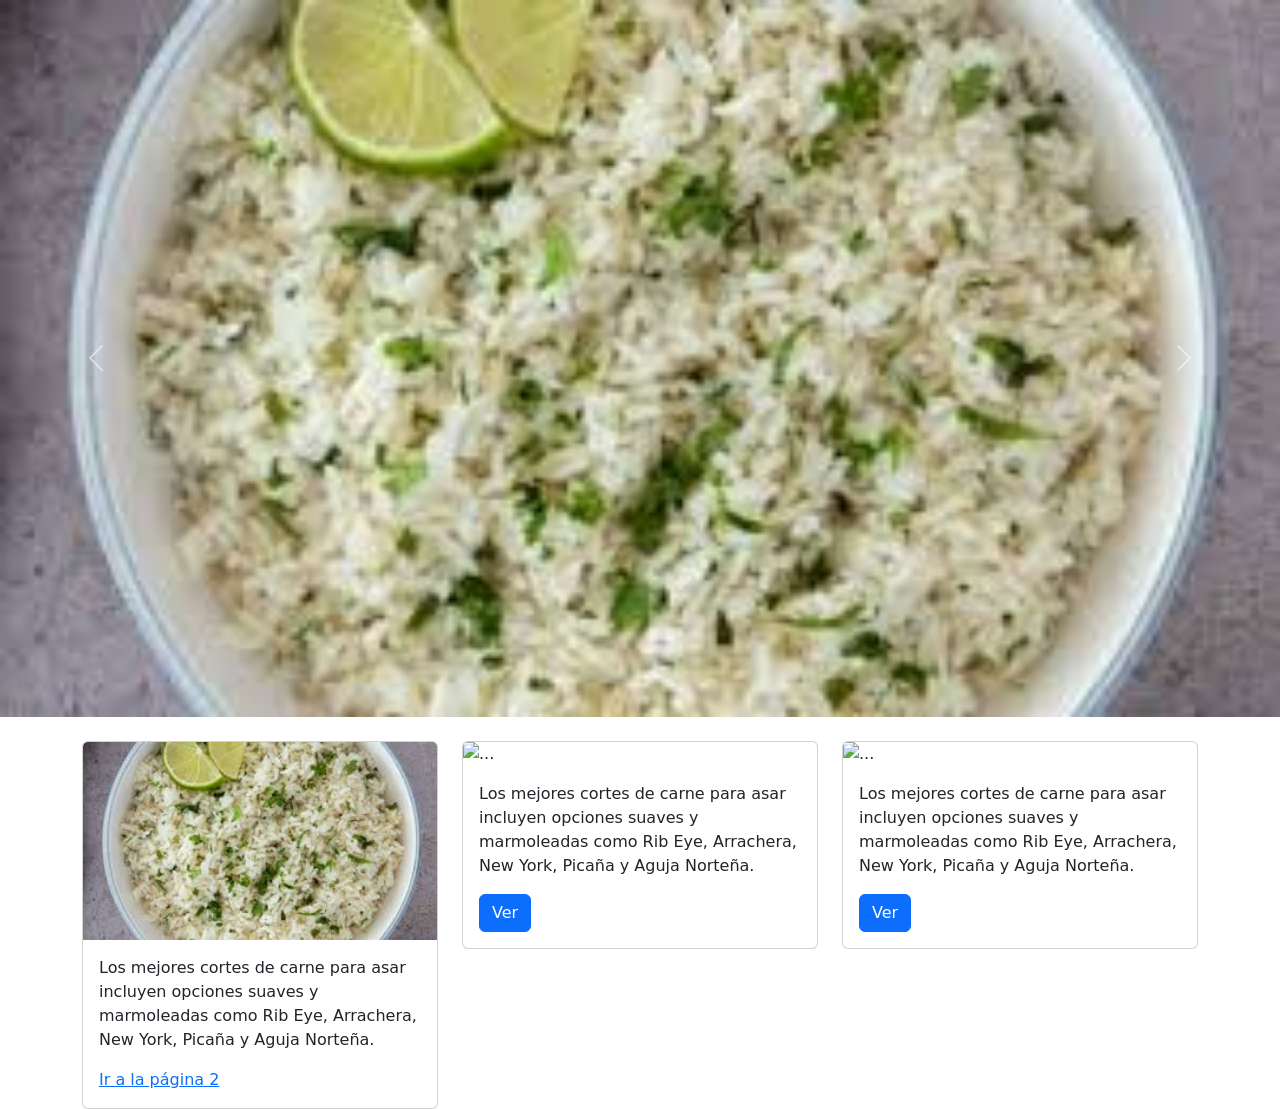
==== index.html @ 5a5f737f "Merge pull request #1 from AdizLz/asenet mi parte Asenet" ====
<!DOCTYPE html>
<html lang="en">
<head>
    <meta charset="UTF-8">
    <meta name="viewport" content="width=device-width, initial-scale=1.0">
    <title>Bootstrap</title>
    <link rel="stylesheet" href="https://cdn.jsdelivr.net/npm/bootstrap@5.3.8/dist/css/bootstrap.min.css">
    <link rel="stylesheet" href="base/styles.css"> <!-- CDM de bootstrap: nos permite usar estilos sin instlar nada --> 
</head>
<body>

  <div id="carouselExample" class="carousel slide">
  <div class="carousel-inner">
    <div class="carousel-item active">
      <img src="Asenet/images1.jpeg" class="d-block w-100" alt="...">
    </div>
    <div class="carousel-item">
      <img src="Asenet/images1.jpeg" class="d-block w-100" alt="...">
    </div>
    <div class="carousel-item">
      <img src="Asenet/images1.jpeg" class="d-block w-100" alt="...">
    </div>
  </div>
  <button class="carousel-control-prev" type="button" data-bs-target="#carouselExample" data-bs-slide="prev">
    <span class="carousel-control-prev-icon" aria-hidden="true"></span>
    <span class="visually-hidden">Previous</span>
  </button>
  <button class="carousel-control-next" type="button" data-bs-target="#carouselExample" data-bs-slide="next">
    <span class="carousel-control-next-icon" aria-hidden="true"></span>
    <span class="visually-hidden">Next</span>
  </button>
</div>

  <!-- Cards en fila horizontal -->
  <div class="container mt-4">
    <div class="row">

      <div class="col-md-4">
        <div class="card">
          <img src="Asenet/images1.jpeg" class="card-img-top" alt="...">
          <div class="card-body">
            <p class="card-text">Los mejores cortes de carne para asar incluyen opciones suaves y marmoleadas como Rib Eye, Arrachera, New York, Picaña y Aguja Norteña.</p>
            <a href="Asenet/receta1.html">Ir a la página 2</a>
          </div>
        </div>
      </div>

      <div class="col-md-4">
        <div class="card">
          <img src="asenet/images1.jpeg" class="card-img-top" alt="...">
          <div class="card-body">
            <p class="card-text">Los mejores cortes de carne para asar incluyen opciones suaves y marmoleadas como Rib Eye, Arrachera, New York, Picaña y Aguja Norteña.</p>
            <a href="https://www.quericavida.com/recetas/carne-asada-facil-de-preparar/f2cadabb-3115-4158-aebf-44b7fd486723" class="btn btn-primary" target="_blank">Ver</a>
          </div>
        </div>
      </div>

      <div class="col-md-4">
        <div class="card">
          <img src="asenet/images1.jpeg" class="card-img-top" alt="...">
          <div class="card-body">
            <p class="card-text">Los mejores cortes de carne para asar incluyen opciones suaves y marmoleadas como Rib Eye, Arrachera, New York, Picaña y Aguja Norteña.</p>
            <a href="https://www.quericavida.com/recetas/carne-asada-facil-de-preparar/f2cadabb-3115-4158-aebf-44b7fd486723" class="btn btn-primary" target="_blank">Ver</a>
          </div>
        </div>
      </div>

    </div>
  </div>
 
    <!-- Paquete de JS que incluye Popper para posicionar maenus desplegables, popovers y tooltips y se coloca al final del body -->
    <script src="	https://cdn.jsdelivr.net/npm/bootstrap@5.3.8/dist/js/bootstrap.bundle.min.js">
    </script>
</body>
</html>
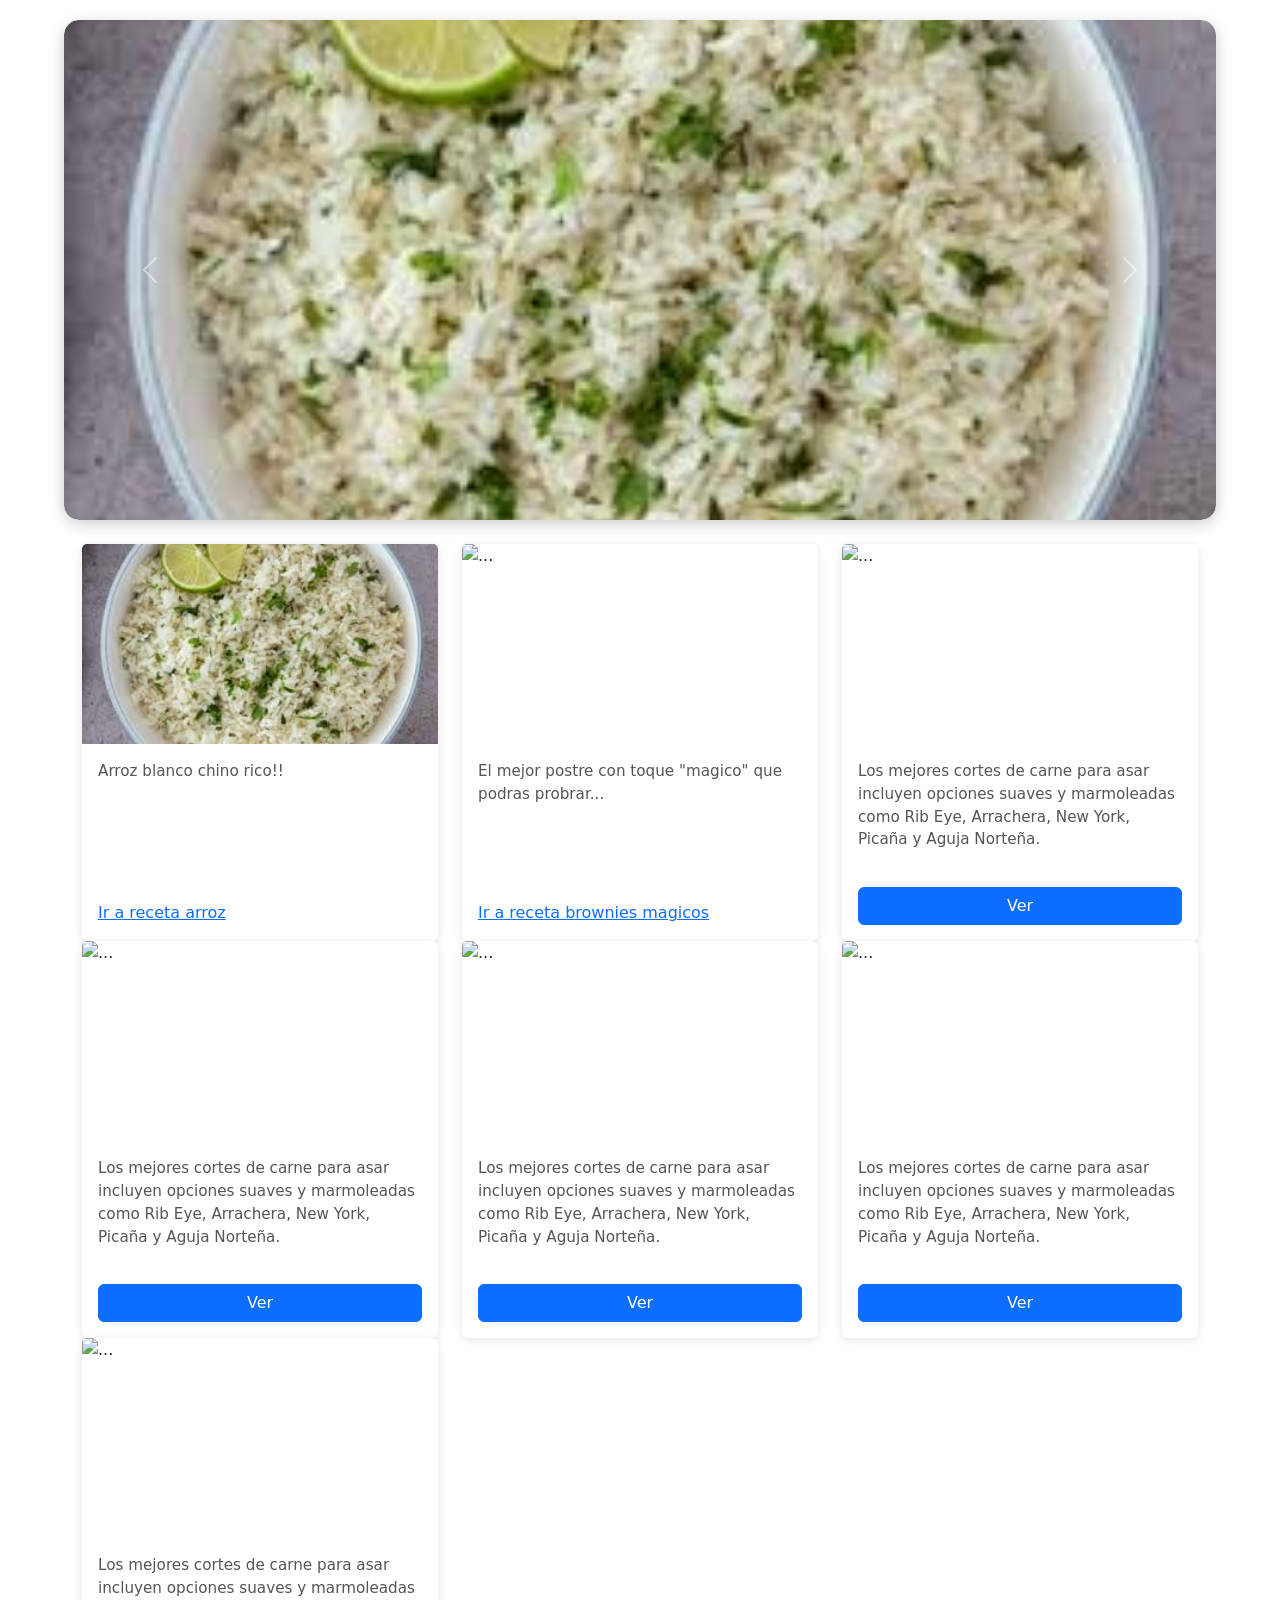
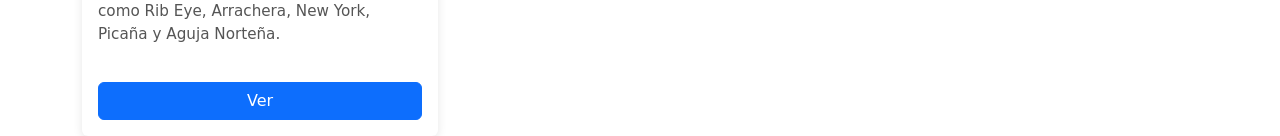
==== commit fd3f676f: "se subio receta jonas" ====
--- a/index.html
+++ b/index.html
@@ -5,7 +5,7 @@
     <meta name="viewport" content="width=device-width, initial-scale=1.0">
     <title>Bootstrap</title>
     <link rel="stylesheet" href="https://cdn.jsdelivr.net/npm/bootstrap@5.3.8/dist/css/bootstrap.min.css">
-    <link rel="stylesheet" href="base/styles.css"> <!-- CDM de bootstrap: nos permite usar estilos sin instlar nada --> 
+    <link rel="stylesheet" href="styles.css"> <!-- CDM de bootstrap: nos permite usar estilos sin instlar nada --> 
 </head>
 <body>
 
@@ -15,7 +15,7 @@
       <img src="Asenet/images1.jpeg" class="d-block w-100" alt="...">
     </div>
     <div class="carousel-item">
-      <img src="Asenet/images1.jpeg" class="d-block w-100" alt="...">
+      <img src="https://www.cookingclassy.com/wp-content/uploads/2019/05/brownies-22.jpg" class="d-block w-100" alt="...">
     </div>
     <div class="carousel-item">
       <img src="Asenet/images1.jpeg" class="d-block w-100" alt="...">
@@ -34,20 +34,30 @@
   <!-- Cards en fila horizontal -->
   <div class="container mt-4">
     <div class="row">
-
+                                              <!--?==  Azeneth==  -->
       <div class="col-md-4">
         <div class="card">
           <img src="Asenet/images1.jpeg" class="card-img-top" alt="...">
           <div class="card-body">
-            <p class="card-text">Los mejores cortes de carne para asar incluyen opciones suaves y marmoleadas como Rib Eye, Arrachera, New York, Picaña y Aguja Norteña.</p>
-            <a href="Asenet/receta1.html">Ir a la página 2</a>
+            <p class="card-text">Arroz blanco chino rico!!</p>
+            <a href="Asenet/receta1.html">Ir a receta arroz</a>
           </div>
         </div>
       </div>
-
+                                            <!--?==  Jonas  ==   -->
       <div class="col-md-4">
         <div class="card">
-          <img src="asenet/images1.jpeg" class="card-img-top" alt="...">
+          <img src="https://www.cookingclassy.com/wp-content/uploads/2019/05/brownies-22.jpg" class="card-img-top" alt="...">
+          <div class="card-body">
+            <p class="card-text">El mejor postre con toque "magico" que podras probrar...</p>
+            <a href="jonas/receta7.html">Ir a receta brownies magicos</a>
+          </div>
+        </div>
+      </div>
+                                             <!--?==     andriy   ==-->
+      <div class="col-md-4">
+        <div class="card">
+          <img src="https://www.cookingclassy.com/wp-content/uploads/2019/05/brownies-22.jpg" class="card-img-top" alt="...">
           <div class="card-body">
             <p class="card-text">Los mejores cortes de carne para asar incluyen opciones suaves y marmoleadas como Rib Eye, Arrachera, New York, Picaña y Aguja Norteña.</p>
             <a href="https://www.quericavida.com/recetas/carne-asada-facil-de-preparar/f2cadabb-3115-4158-aebf-44b7fd486723" class="btn btn-primary" target="_blank">Ver</a>
@@ -55,9 +65,10 @@
         </div>
       </div>
 
-      <div class="col-md-4">
+                                                  <!--?== Monse ==-->
+       <div class="col-md-4">
         <div class="card">
-          <img src="asenet/images1.jpeg" class="card-img-top" alt="...">
+          <img src="https://www.cookingclassy.com/wp-content/uploads/2019/05/brownies-22.jpg" class="card-img-top" alt="...">
           <div class="card-body">
             <p class="card-text">Los mejores cortes de carne para asar incluyen opciones suaves y marmoleadas como Rib Eye, Arrachera, New York, Picaña y Aguja Norteña.</p>
             <a href="https://www.quericavida.com/recetas/carne-asada-facil-de-preparar/f2cadabb-3115-4158-aebf-44b7fd486723" class="btn btn-primary" target="_blank">Ver</a>
@@ -65,6 +76,41 @@
         </div>
       </div>
 
+                                                             <!--?==  Andy ==--> 
+      <div class="col-md-4">
+        <div class="card">
+          <img src="https://www.cookingclassy.com/wp-content/uploads/2019/05/brownies-22.jpg" class="card-img-top" alt="...">
+          <div class="card-body">
+            <p class="card-text">Los mejores cortes de carne para asar incluyen opciones suaves y marmoleadas como Rib Eye, Arrachera, New York, Picaña y Aguja Norteña.</p>
+            <a href="https://www.quericavida.com/recetas/carne-asada-facil-de-preparar/f2cadabb-3115-4158-aebf-44b7fd486723" class="btn btn-primary" target="_blank">Ver</a>
+          </div>
+        </div>
+      </div>
+
+                                                               <!--?  ==kike==  -->
+      <div class="col-md-4">
+        <div class="card">
+          <img src="https://www.cookingclassy.com/wp-content/uploads/2019/05/brownies-22.jpg" class="card-img-top" alt="...">
+          <div class="card-body">
+            <p class="card-text">Los mejores cortes de carne para asar incluyen opciones suaves y marmoleadas como Rib Eye, Arrachera, New York, Picaña y Aguja Norteña.</p>
+            <a href="https://www.quericavida.com/recetas/carne-asada-facil-de-preparar/f2cadabb-3115-4158-aebf-44b7fd486723" class="btn btn-primary" target="_blank">Ver</a>
+          </div>
+        </div>
+      </div>
+
+                                                                 <!--?== Adriana ==-->
+      <div class="col-md-4">
+        <div class="card">
+          <img src="https://www.cookingclassy.com/wp-content/uploads/2019/05/brownies-22.jpg" class="card-img-top" alt="...">
+          <div class="card-body">
+            <p class="card-text">Los mejores cortes de carne para asar incluyen opciones suaves y marmoleadas como Rib Eye, Arrachera, New York, Picaña y Aguja Norteña.</p>
+            <a href="https://www.quericavida.com/recetas/carne-asada-facil-de-preparar/f2cadabb-3115-4158-aebf-44b7fd486723" class="btn btn-primary" target="_blank">Ver</a>
+          </div>
+        </div>
+      </div>
+
+
+      
     </div>
   </div>
  
--- a/styles.css
+++ b/styles.css
@@ -0,0 +1,46 @@
+/* Estilo para el carrusel: Evita que las imágenes sean gigantescas y tengan diferentes alturas */
+.carousel-item img {
+    height: 500px;
+    object-fit: cover; /* Recorta la imagen para que llene el contenedor sin deformarse */
+    border-radius: 15px;
+}
+
+/* Espaciado general del contenedor del carrusel */
+#carouselExample {
+    max-width: 90%;
+    margin: 20px auto;
+    box-shadow: 0 4px 15px rgba(0,0,0,0.2);
+    border-radius: 15px;
+    overflow: hidden;
+}
+
+/* Estandarización de las tarjetas (Cards) */
+.card {
+    height: 100%; /* Hace que todas las cards de una fila midan lo mismo */
+    transition: transform 0.3s ease, box-shadow 0.3s ease;
+    border: none;
+    box-shadow: 0 2px 10px rgba(0,0,0,0.1);
+    margin-bottom: 20px;
+}
+
+.card:hover {
+    transform: translateY(-5px);
+    box-shadow: 0 8px 20px rgba(0,0,0,0.2);
+}
+
+.card-img-top {
+    height: 200px;
+    object-fit: cover;
+}
+
+/* Ajuste del cuerpo de la card para empujar el botón al final */
+.card-body {
+    display: flex;
+    flex-direction: column;
+    justify-content: space-between;
+}
+
+.card-text {
+    font-size: 0.95rem;
+    color: #555;
+}
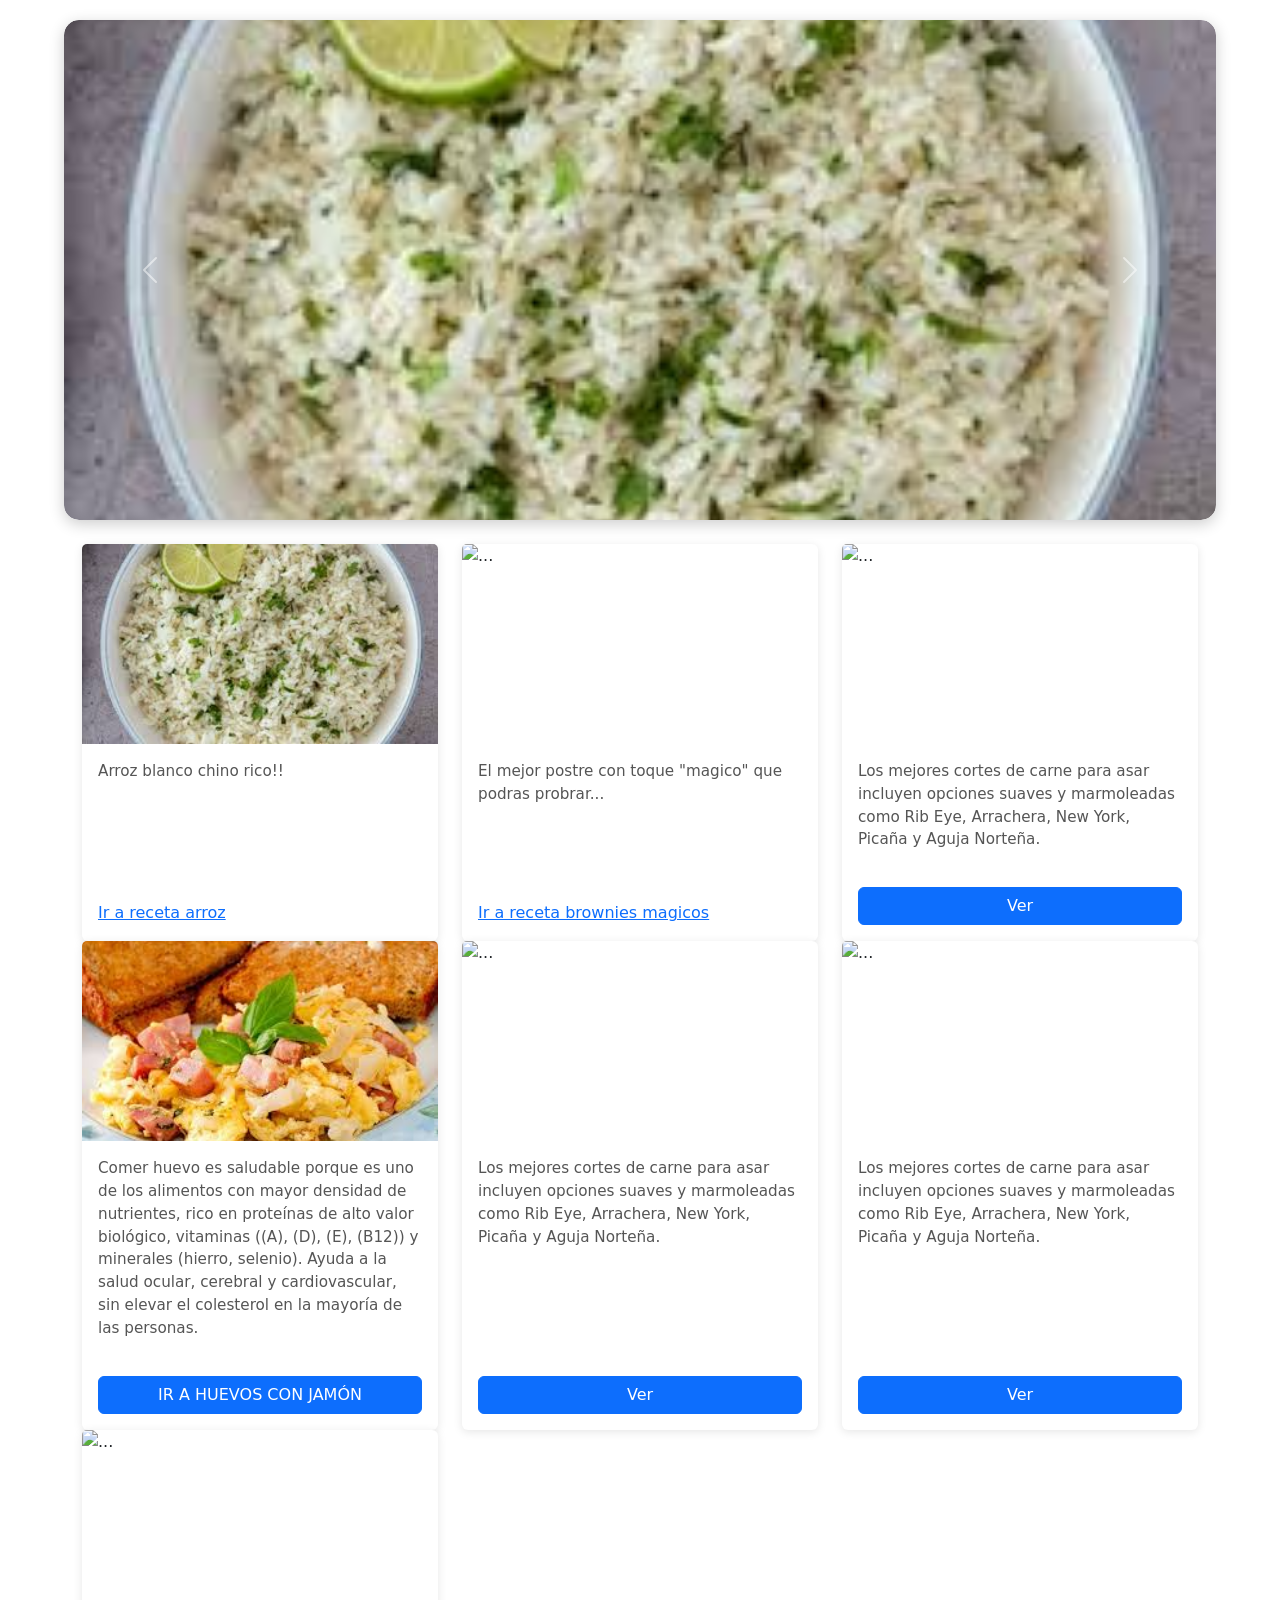
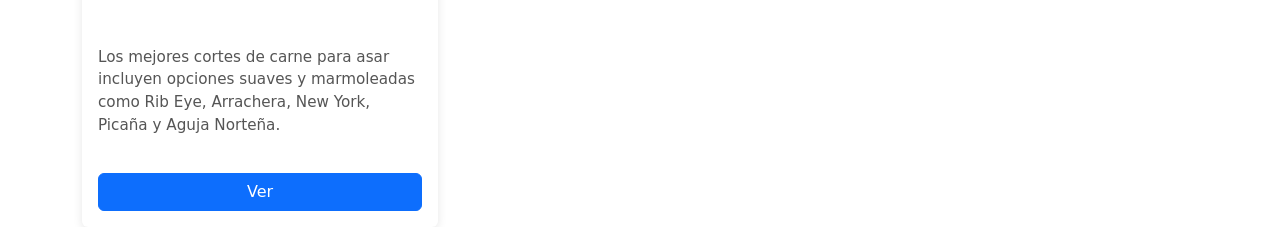
==== commit e9e1ee69: "Merge pull request #3 from Montse00Martinez/Montse Subi mi receta de huevos" ====
--- a/index.html
+++ b/index.html
@@ -68,10 +68,10 @@
                                                   <!--?== Monse ==-->
        <div class="col-md-4">
         <div class="card">
-          <img src="https://www.cookingclassy.com/wp-content/uploads/2019/05/brownies-22.jpg" class="card-img-top" alt="...">
+          <img src="jamon.jfif" class="card-img-top" alt="...">
           <div class="card-body">
-            <p class="card-text">Los mejores cortes de carne para asar incluyen opciones suaves y marmoleadas como Rib Eye, Arrachera, New York, Picaña y Aguja Norteña.</p>
-            <a href="https://www.quericavida.com/recetas/carne-asada-facil-de-preparar/f2cadabb-3115-4158-aebf-44b7fd486723" class="btn btn-primary" target="_blank">Ver</a>
+            <p class="card-text"> Comer huevo es saludable porque es uno de los alimentos con mayor densidad de nutrientes, rico en proteínas de alto valor biológico, vitaminas ((A), (D), (E), (B12)) y minerales (hierro, selenio). Ayuda a la salud ocular, cerebral y cardiovascular, sin elevar el colesterol en la mayoría de las personas.</p>
+            <a href="file://wsl.localhost/Ubuntu/home/montsemtzrdz/laboratorio-html-1/HTML/index.html" class="btn btn-primary" target="_blank">IR A HUEVOS CON JAMÓN</a>
           </div>
         </div>
       </div>
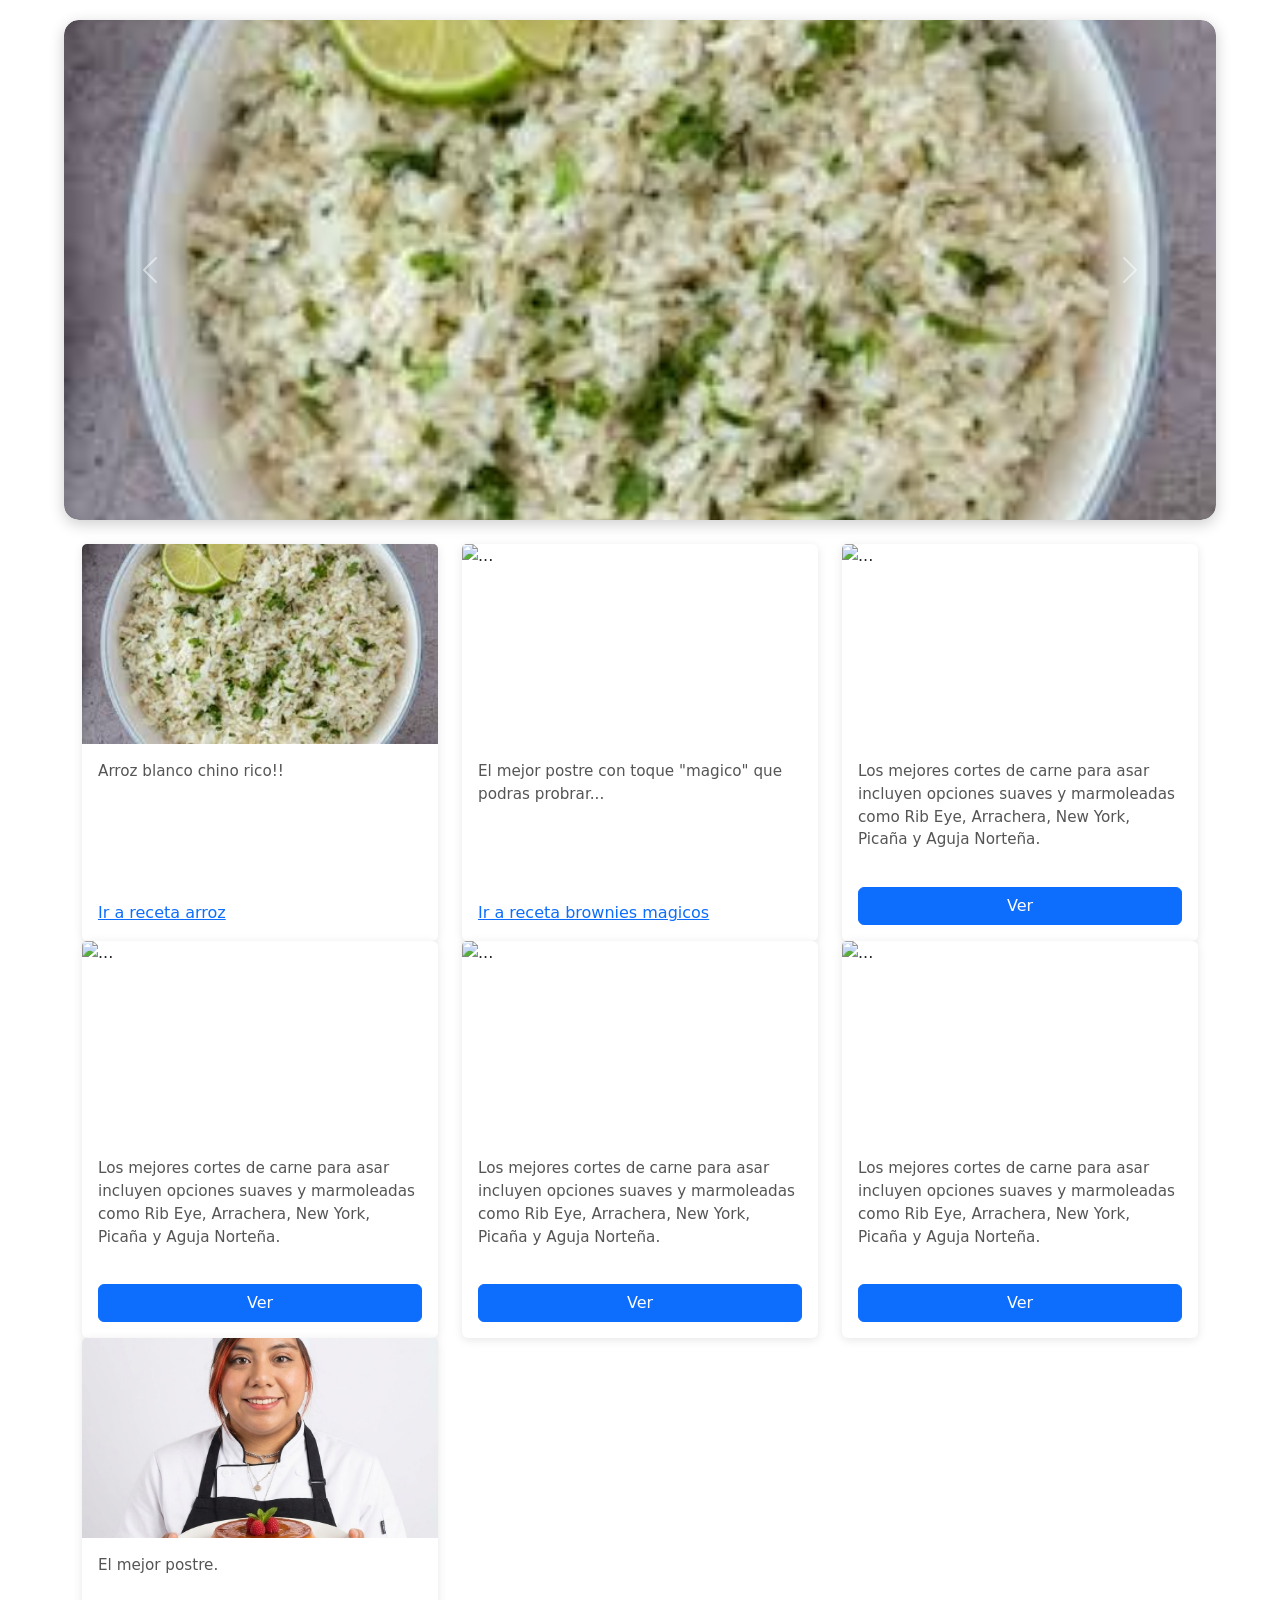
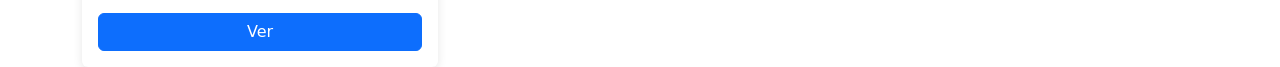
==== commit 0f4423e1: "Se agrego receta Adrina y diversos archivos" ====
--- a/index.html
+++ b/index.html
@@ -18,7 +18,7 @@
       <img src="https://www.cookingclassy.com/wp-content/uploads/2019/05/brownies-22.jpg" class="d-block w-100" alt="...">
     </div>
     <div class="carousel-item">
-      <img src="Asenet/images1.jpeg" class="d-block w-100" alt="...">
+      <img src="Adriana/Flan Napolitano.jpg" class="d-block w-100" alt="...">
     </div>
   </div>
   <button class="carousel-control-prev" type="button" data-bs-target="#carouselExample" data-bs-slide="prev">
@@ -68,10 +68,10 @@
                                                   <!--?== Monse ==-->
        <div class="col-md-4">
         <div class="card">
-          <img src="jamon.jfif" class="card-img-top" alt="...">
+          <img src="https://www.cookingclassy.com/wp-content/uploads/2019/05/brownies-22.jpg" class="card-img-top" alt="...">
           <div class="card-body">
-            <p class="card-text"> Comer huevo es saludable porque es uno de los alimentos con mayor densidad de nutrientes, rico en proteínas de alto valor biológico, vitaminas ((A), (D), (E), (B12)) y minerales (hierro, selenio). Ayuda a la salud ocular, cerebral y cardiovascular, sin elevar el colesterol en la mayoría de las personas.</p>
-            <a href="file://wsl.localhost/Ubuntu/home/montsemtzrdz/laboratorio-html-1/HTML/index.html" class="btn btn-primary" target="_blank">IR A HUEVOS CON JAMÓN</a>
+            <p class="card-text">Los mejores cortes de carne para asar incluyen opciones suaves y marmoleadas como Rib Eye, Arrachera, New York, Picaña y Aguja Norteña.</p>
+            <a href="https://www.quericavida.com/recetas/carne-asada-facil-de-preparar/f2cadabb-3115-4158-aebf-44b7fd486723" class="btn btn-primary" target="_blank">Ver</a>
           </div>
         </div>
       </div>
@@ -101,10 +101,10 @@
                                                                  <!--?== Adriana ==-->
       <div class="col-md-4">
         <div class="card">
-          <img src="https://www.cookingclassy.com/wp-content/uploads/2019/05/brownies-22.jpg" class="card-img-top" alt="...">
+          <img src="Adriana/FotoAdriana.jpg" class="card-img-top" alt="...">
           <div class="card-body">
-            <p class="card-text">Los mejores cortes de carne para asar incluyen opciones suaves y marmoleadas como Rib Eye, Arrachera, New York, Picaña y Aguja Norteña.</p>
-            <a href="https://www.quericavida.com/recetas/carne-asada-facil-de-preparar/f2cadabb-3115-4158-aebf-44b7fd486723" class="btn btn-primary" target="_blank">Ver</a>
+            <p class="card-text">El mejor postre.</p>
+            <a href="Adriana/Receta_Postre.html" class="btn btn-primary" target="_blank">Ver</a>
           </div>
         </div>
       </div>
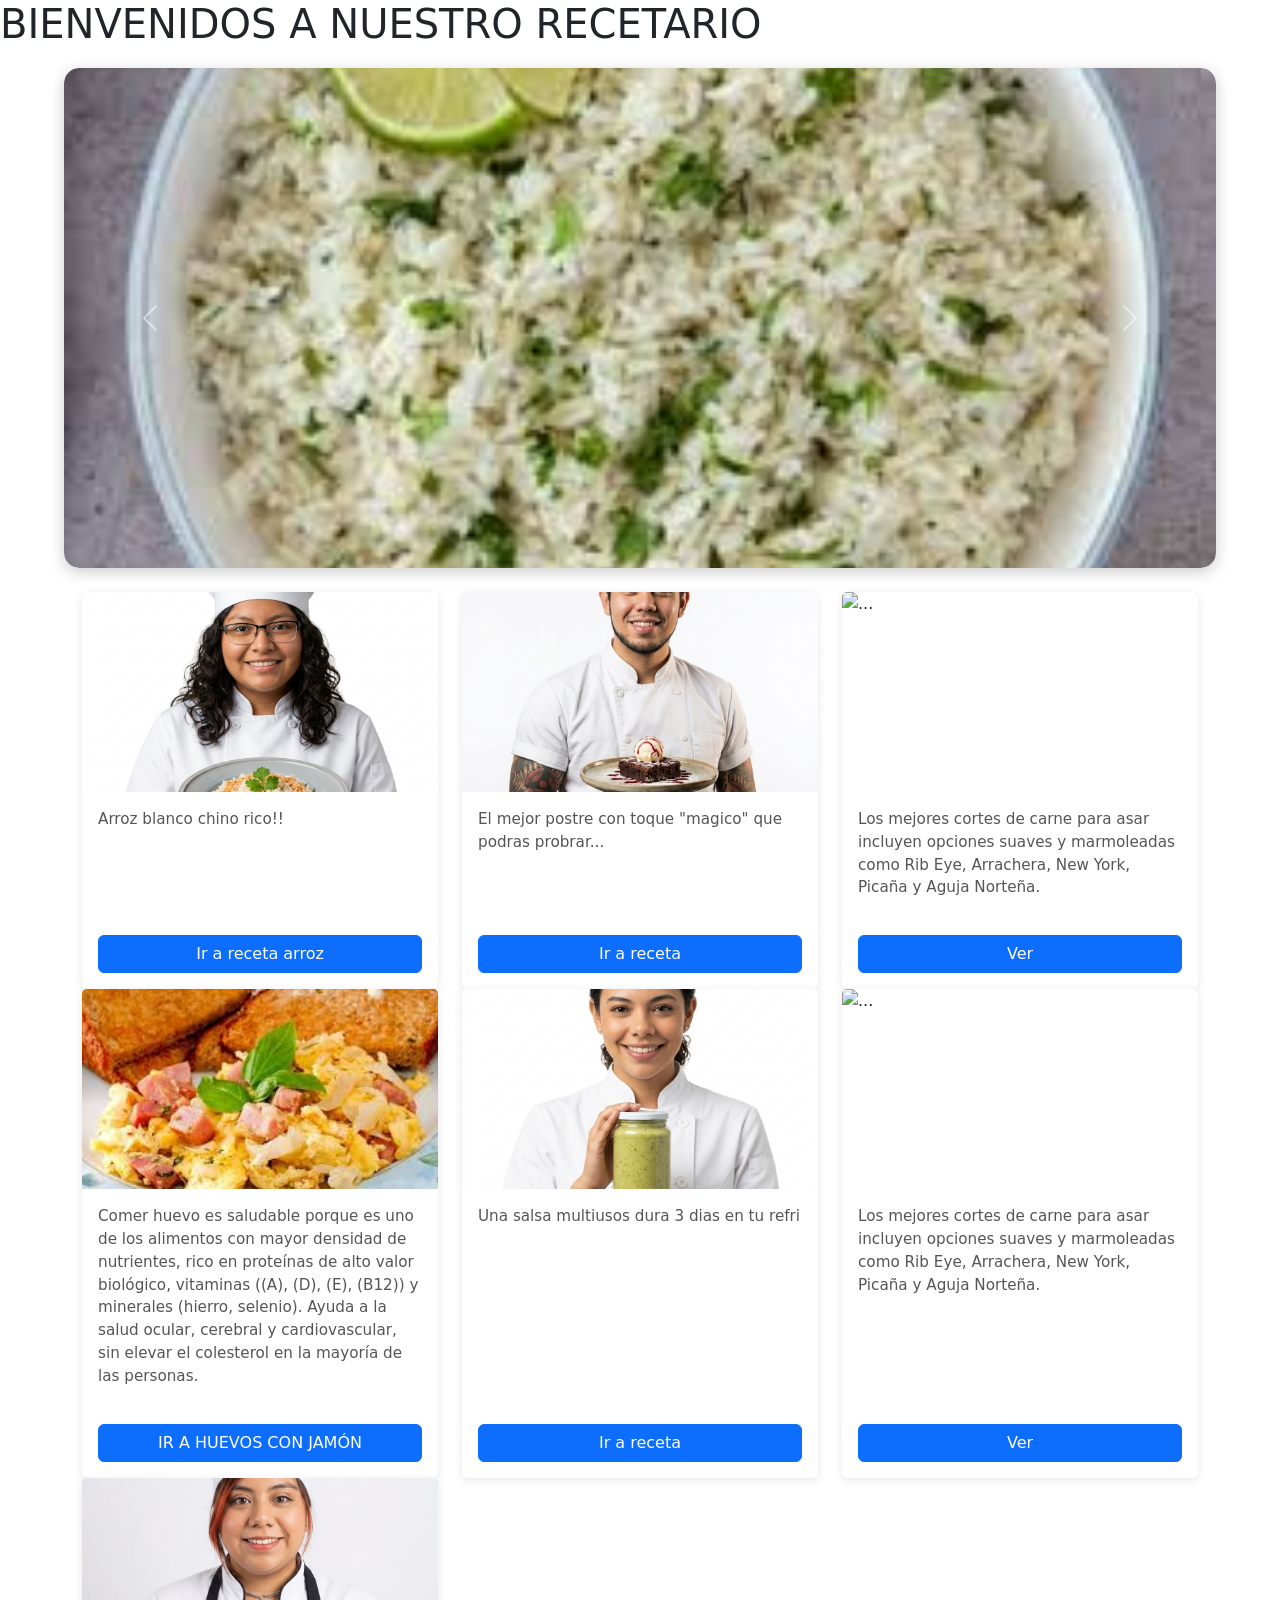
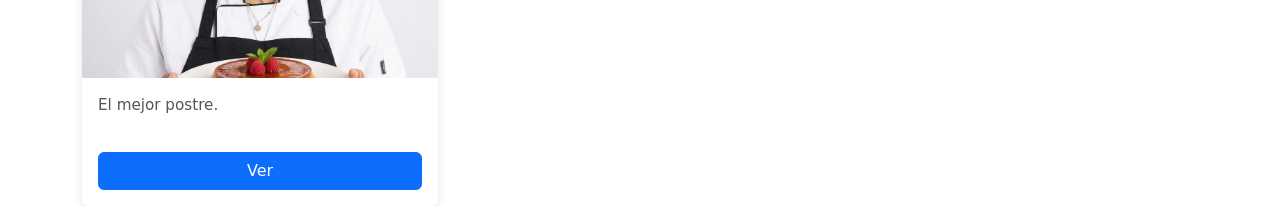
==== commit e597a9e1: "Merge branch 'main' into main" ====
--- a/index.html
+++ b/index.html
@@ -8,18 +8,29 @@
     <link rel="stylesheet" href="styles.css"> <!-- CDM de bootstrap: nos permite usar estilos sin instlar nada --> 
 </head>
 <body>
-
+<h1>BIENVENIDOS A NUESTRO RECETARIO</h1>
   <div id="carouselExample" class="carousel slide">
   <div class="carousel-inner">
+    <!-- ESTO ES EL CARRUSEL DE FOTOS -->
     <div class="carousel-item active">
       <img src="Asenet/images1.jpeg" class="d-block w-100" alt="...">
     </div>
     <div class="carousel-item">
       <img src="https://www.cookingclassy.com/wp-content/uploads/2019/05/brownies-22.jpg" class="d-block w-100" alt="...">
     </div>
+           <div class="carousel-item"> <!-- 3 --> 
+      <img src="Asenet/images1.jpeg" class="d-block w-100" alt="...">
+    </div>
+    <div class="carousel-item"><!-- 4 --> 
+      <img src="Asenet/images1.jpeg" class="d-block w-100" alt="...">
+    </div>
+    <div class="carousel-item"><!-- 5--> 
+      <img src="Andrea/header.png" class="d-block w-100" alt="salsa">
+    </div>
     <div class="carousel-item">
       <img src="Adriana/Flan Napolitano.jpg" class="d-block w-100" alt="...">
     </div>
+
   </div>
   <button class="carousel-control-prev" type="button" data-bs-target="#carouselExample" data-bs-slide="prev">
     <span class="carousel-control-prev-icon" aria-hidden="true"></span>
@@ -37,20 +48,20 @@
                                               <!--?==  Azeneth==  -->
       <div class="col-md-4">
         <div class="card">
-          <img src="Asenet/images1.jpeg" class="card-img-top" alt="...">
+          <img src="fotos/1asenet.png" class="card-img-top" alt="...">
           <div class="card-body">
             <p class="card-text">Arroz blanco chino rico!!</p>
-            <a href="Asenet/receta1.html">Ir a receta arroz</a>
+            <a href="Asenet/receta1.html" class="btn btn-primary" target="_blank">Ir a receta arroz</a>
           </div>
         </div>
       </div>
                                             <!--?==  Jonas  ==   -->
       <div class="col-md-4">
         <div class="card">
-          <img src="https://www.cookingclassy.com/wp-content/uploads/2019/05/brownies-22.jpg" class="card-img-top" alt="...">
+          <img src="fotos/2jonas.jpeg" class="card-img-top" alt="...">
           <div class="card-body">
             <p class="card-text">El mejor postre con toque "magico" que podras probrar...</p>
-            <a href="jonas/receta7.html">Ir a receta brownies magicos</a>
+            <a href="jonas/receta7.html" class="btn btn-primary" target="_blank">Ir a receta</a></a>
           </div>
         </div>
       </div>
@@ -68,10 +79,10 @@
                                                   <!--?== Monse ==-->
        <div class="col-md-4">
         <div class="card">
-          <img src="https://www.cookingclassy.com/wp-content/uploads/2019/05/brownies-22.jpg" class="card-img-top" alt="...">
+          <img src="jamon.jfif" class="card-img-top" alt="...">
           <div class="card-body">
-            <p class="card-text">Los mejores cortes de carne para asar incluyen opciones suaves y marmoleadas como Rib Eye, Arrachera, New York, Picaña y Aguja Norteña.</p>
-            <a href="https://www.quericavida.com/recetas/carne-asada-facil-de-preparar/f2cadabb-3115-4158-aebf-44b7fd486723" class="btn btn-primary" target="_blank">Ver</a>
+            <p class="card-text"> Comer huevo es saludable porque es uno de los alimentos con mayor densidad de nutrientes, rico en proteínas de alto valor biológico, vitaminas ((A), (D), (E), (B12)) y minerales (hierro, selenio). Ayuda a la salud ocular, cerebral y cardiovascular, sin elevar el colesterol en la mayoría de las personas.</p>
+            <a href="file://wsl.localhost/Ubuntu/home/montsemtzrdz/laboratorio-html-1/HTML/index.html" class="btn btn-primary" target="_blank">IR A HUEVOS CON JAMÓN</a>
           </div>
         </div>
       </div>
@@ -79,10 +90,10 @@
                                                              <!--?==  Andy ==--> 
       <div class="col-md-4">
         <div class="card">
-          <img src="https://www.cookingclassy.com/wp-content/uploads/2019/05/brownies-22.jpg" class="card-img-top" alt="...">
+          <img src="fotos/5Andrea.png" class="card-img-top" alt="...">
           <div class="card-body">
-            <p class="card-text">Los mejores cortes de carne para asar incluyen opciones suaves y marmoleadas como Rib Eye, Arrachera, New York, Picaña y Aguja Norteña.</p>
-            <a href="https://www.quericavida.com/recetas/carne-asada-facil-de-preparar/f2cadabb-3115-4158-aebf-44b7fd486723" class="btn btn-primary" target="_blank">Ver</a>
+            <p class="card-text">Una salsa multiusos dura 3 dias en tu refri</p>
+            <a href="Andrea/receta5.html" class="btn btn-primary" target="_blank">Ir a receta</a>
           </div>
         </div>
       </div>
